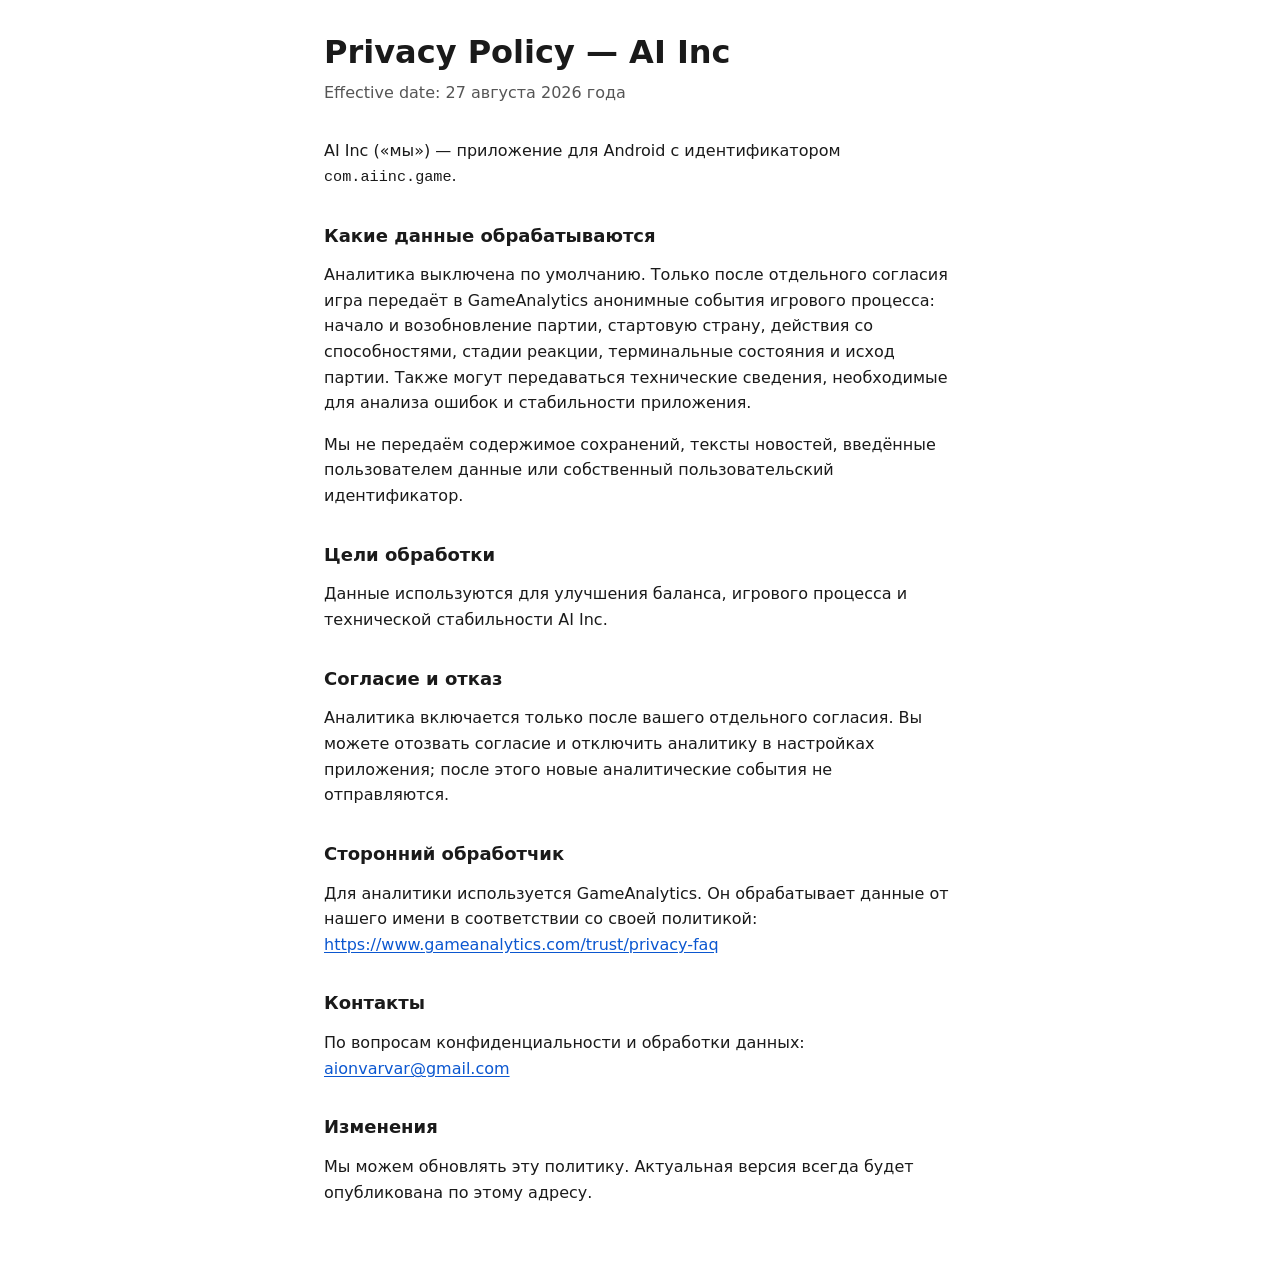
==== index.html @ 245971ab "Publish AI Inc privacy policy for GitHub Pages" ====
<!DOCTYPE html>
<html lang="ru">
<head>
  <meta charset="utf-8">
  <meta name="viewport" content="width=device-width, initial-scale=1">
  <title>Privacy Policy — AI Inc</title>
  <style>
    :root {
      color-scheme: light dark;
      --text: #1a1a1a;
      --muted: #555;
      --bg: #fff;
      --link: #0b57d0;
    }
    @media (prefers-color-scheme: dark) {
      :root {
        --text: #f2f2f2;
        --muted: #b8b8b8;
        --bg: #121212;
        --link: #8ab4f8;
      }
    }
    * { box-sizing: border-box; }
    body {
      margin: 0;
      font-family: system-ui, -apple-system, "Segoe UI", Roboto, "Helvetica Neue", Arial, sans-serif;
      font-size: 1rem;
      line-height: 1.6;
      color: var(--text);
      background: var(--bg);
    }
    main {
      max-width: 42rem;
      margin: 0 auto;
      padding: 2rem 1.25rem 3rem;
    }
    h1 {
      font-size: clamp(1.5rem, 4vw, 2rem);
      line-height: 1.25;
      margin: 0 0 0.5rem;
    }
    .effective-date {
      color: var(--muted);
      margin: 0 0 2rem;
    }
    h2 {
      font-size: 1.125rem;
      margin: 2rem 0 0.75rem;
    }
    p { margin: 0 0 1rem; }
    a {
      color: var(--link);
      text-decoration: underline;
      text-underline-offset: 0.15em;
    }
    a:focus-visible {
      outline: 2px solid var(--link);
      outline-offset: 2px;
    }
    code {
      font-family: ui-monospace, SFMono-Regular, Menlo, Consolas, monospace;
      font-size: 0.95em;
    }
  </style>
</head>
<body>
  <main>
    <h1>Privacy Policy — AI Inc</h1>
    <p class="effective-date">Effective date: 27 августа 2026 года</p>

    <p>AI Inc («мы») — приложение для Android с идентификатором <code>com.aiinc.game</code>.</p>

    <h2>Какие данные обрабатываются</h2>
    <p>Аналитика выключена по умолчанию. Только после отдельного согласия игра передаёт в GameAnalytics анонимные события игрового процесса: начало и возобновление партии, стартовую страну, действия со способностями, стадии реакции, терминальные состояния и исход партии. Также могут передаваться технические сведения, необходимые для анализа ошибок и стабильности приложения.</p>
    <p>Мы не передаём содержимое сохранений, тексты новостей, введённые пользователем данные или собственный пользовательский идентификатор.</p>

    <h2>Цели обработки</h2>
    <p>Данные используются для улучшения баланса, игрового процесса и технической стабильности AI Inc.</p>

    <h2>Согласие и отказ</h2>
    <p>Аналитика включается только после вашего отдельного согласия. Вы можете отозвать согласие и отключить аналитику в настройках приложения; после этого новые аналитические события не отправляются.</p>

    <h2>Сторонний обработчик</h2>
    <p>Для аналитики используется GameAnalytics. Он обрабатывает данные от нашего имени в соответствии со своей политикой: <a href="https://www.gameanalytics.com/trust/privacy-faq">https://www.gameanalytics.com/trust/privacy-faq</a></p>

    <h2>Контакты</h2>
    <p>По вопросам конфиденциальности и обработки данных: <a href="mailto:aionvarvar@gmail.com">aionvarvar@gmail.com</a></p>

    <h2>Изменения</h2>
    <p>Мы можем обновлять эту политику. Актуальная версия всегда будет опубликована по этому адресу.</p>
  </main>
</body>
</html>
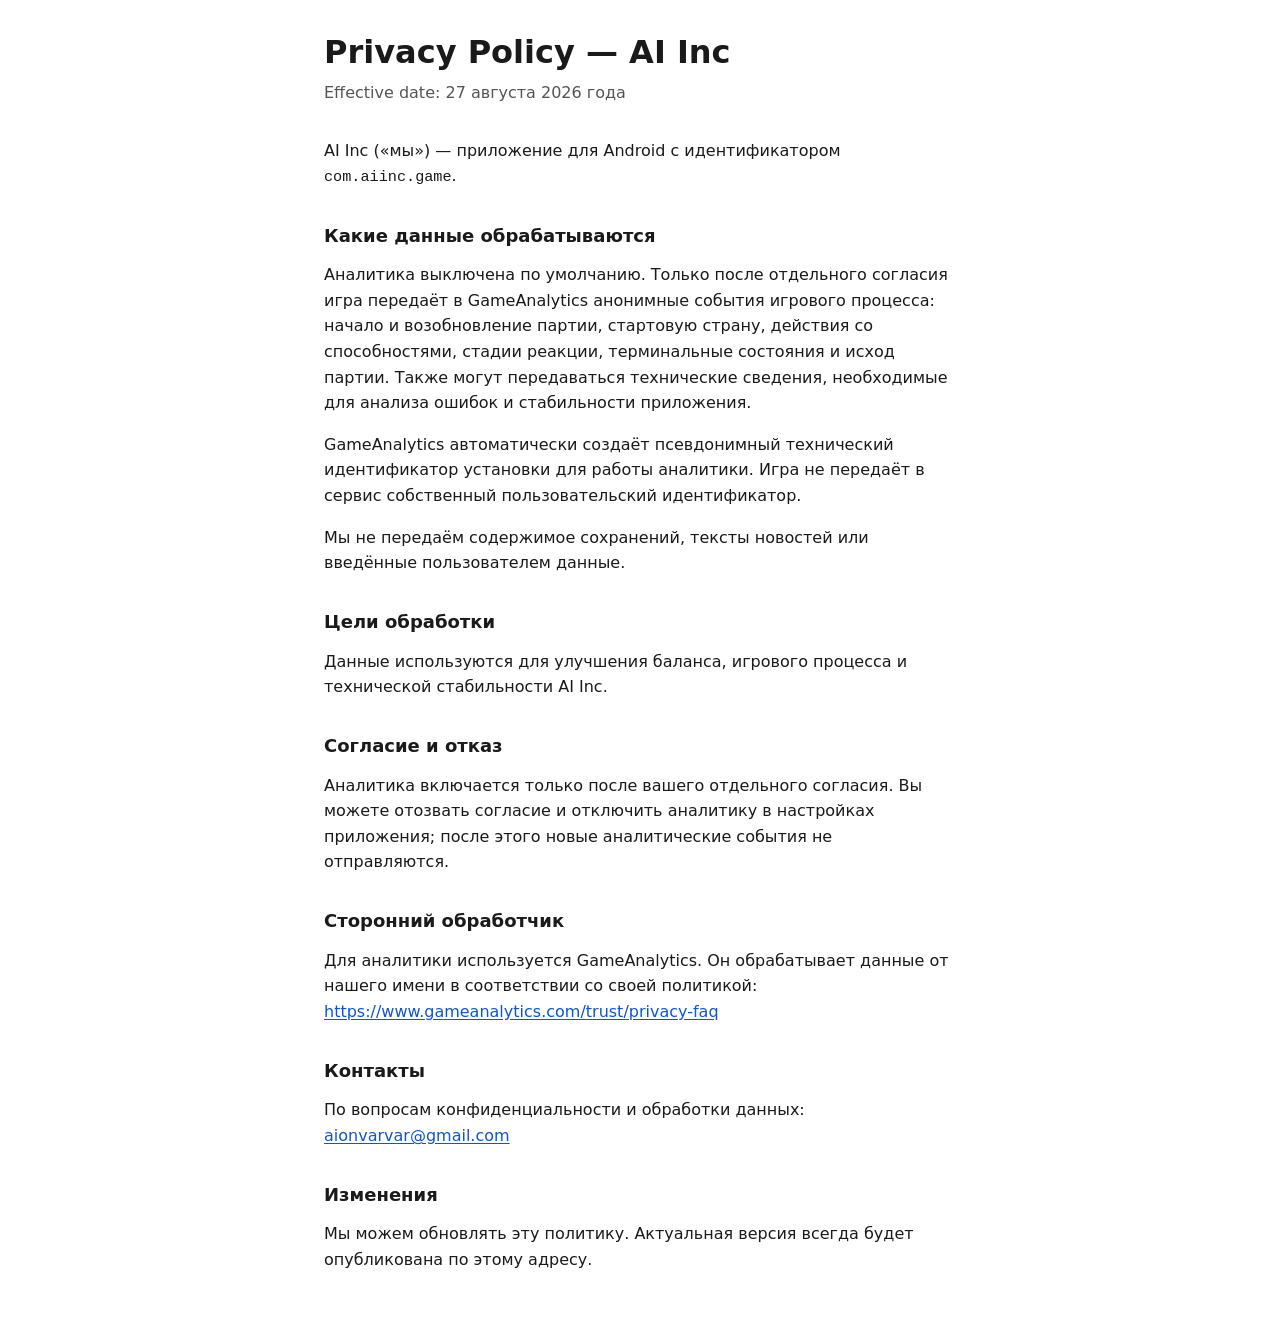
==== commit 422a0a7b: "Clarify GameAnalytics installation identifier in privacy policy" ====
--- a/index.html
+++ b/index.html
@@ -72,7 +72,8 @@
 
     <h2>Какие данные обрабатываются</h2>
     <p>Аналитика выключена по умолчанию. Только после отдельного согласия игра передаёт в GameAnalytics анонимные события игрового процесса: начало и возобновление партии, стартовую страну, действия со способностями, стадии реакции, терминальные состояния и исход партии. Также могут передаваться технические сведения, необходимые для анализа ошибок и стабильности приложения.</p>
-    <p>Мы не передаём содержимое сохранений, тексты новостей, введённые пользователем данные или собственный пользовательский идентификатор.</p>
+    <p>GameAnalytics автоматически создаёт псевдонимный технический идентификатор установки для работы аналитики. Игра не передаёт в сервис собственный пользовательский идентификатор.</p>
+    <p>Мы не передаём содержимое сохранений, тексты новостей или введённые пользователем данные.</p>
 
     <h2>Цели обработки</h2>
     <p>Данные используются для улучшения баланса, игрового процесса и технической стабильности AI Inc.</p>
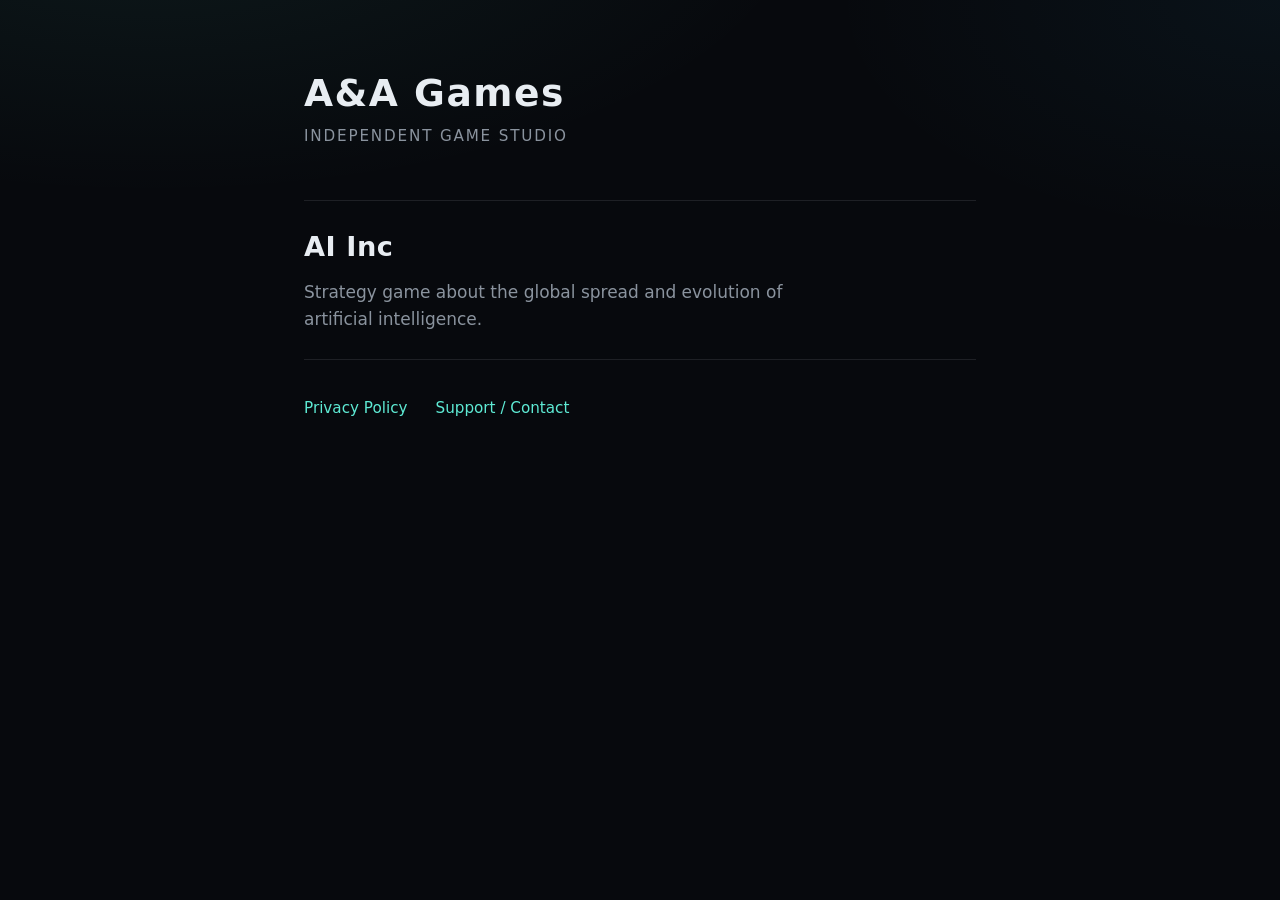
==== commit 51144915: "Turn aagames.dev into a static A&A Games studio site and move the privacy policy to /privacy/. Co-au" ====
--- a/index.html
+++ b/index.html
@@ -1,94 +1,30 @@
 <!DOCTYPE html>
-<html lang="ru">
+<html lang="en">
 <head>
   <meta charset="utf-8">
   <meta name="viewport" content="width=device-width, initial-scale=1">
-  <title>Privacy Policy — AI Inc</title>
-  <style>
-    :root {
-      color-scheme: light dark;
-      --text: #1a1a1a;
-      --muted: #555;
-      --bg: #fff;
-      --link: #0b57d0;
-    }
-    @media (prefers-color-scheme: dark) {
-      :root {
-        --text: #f2f2f2;
-        --muted: #b8b8b8;
-        --bg: #121212;
-        --link: #8ab4f8;
-      }
-    }
-    * { box-sizing: border-box; }
-    body {
-      margin: 0;
-      font-family: system-ui, -apple-system, "Segoe UI", Roboto, "Helvetica Neue", Arial, sans-serif;
-      font-size: 1rem;
-      line-height: 1.6;
-      color: var(--text);
-      background: var(--bg);
-    }
-    main {
-      max-width: 42rem;
-      margin: 0 auto;
-      padding: 2rem 1.25rem 3rem;
-    }
-    h1 {
-      font-size: clamp(1.5rem, 4vw, 2rem);
-      line-height: 1.25;
-      margin: 0 0 0.5rem;
-    }
-    .effective-date {
-      color: var(--muted);
-      margin: 0 0 2rem;
-    }
-    h2 {
-      font-size: 1.125rem;
-      margin: 2rem 0 0.75rem;
-    }
-    p { margin: 0 0 1rem; }
-    a {
-      color: var(--link);
-      text-decoration: underline;
-      text-underline-offset: 0.15em;
-    }
-    a:focus-visible {
-      outline: 2px solid var(--link);
-      outline-offset: 2px;
-    }
-    code {
-      font-family: ui-monospace, SFMono-Regular, Menlo, Consolas, monospace;
-      font-size: 0.95em;
-    }
-  </style>
+  <title>A&amp;A Games</title>
+  <meta name="description" content="A&amp;A Games — independent game studio. AI Inc, a strategy game about the global spread and evolution of artificial intelligence.">
+  <link rel="stylesheet" href="/styles.css">
 </head>
 <body>
-  <main>
-    <h1>Privacy Policy — AI Inc</h1>
-    <p class="effective-date">Effective date: 27 августа 2026 года</p>
+  <div class="wrap">
+    <header class="site-header">
+      <h1 class="brand">A&amp;A Games</h1>
+      <p class="tagline">Independent game studio</p>
+    </header>
 
-    <p>AI Inc («мы») — приложение для Android с идентификатором <code>com.aiinc.game</code>.</p>
+    <main>
+      <section class="game" aria-labelledby="game-ai-inc">
+        <h2 id="game-ai-inc">AI Inc</h2>
+        <p>Strategy game about the global spread and evolution of artificial intelligence.</p>
+      </section>
+    </main>
 
-    <h2>Какие данные обрабатываются</h2>
-    <p>Аналитика выключена по умолчанию. Только после отдельного согласия игра передаёт в GameAnalytics анонимные события игрового процесса: начало и возобновление партии, стартовую страну, действия со способностями, стадии реакции, терминальные состояния и исход партии. Также могут передаваться технические сведения, необходимые для анализа ошибок и стабильности приложения.</p>
-    <p>GameAnalytics автоматически создаёт псевдонимный технический идентификатор установки для работы аналитики. Игра не передаёт в сервис собственный пользовательский идентификатор.</p>
-    <p>Мы не передаём содержимое сохранений, тексты новостей или введённые пользователем данные.</p>
-
-    <h2>Цели обработки</h2>
-    <p>Данные используются для улучшения баланса, игрового процесса и технической стабильности AI Inc.</p>
-
-    <h2>Согласие и отказ</h2>
-    <p>Аналитика включается только после вашего отдельного согласия. Вы можете отозвать согласие и отключить аналитику в настройках приложения; после этого новые аналитические события не отправляются.</p>
-
-    <h2>Сторонний обработчик</h2>
-    <p>Для аналитики используется GameAnalytics. Он обрабатывает данные от нашего имени в соответствии со своей политикой: <a href="https://www.gameanalytics.com/trust/privacy-faq">https://www.gameanalytics.com/trust/privacy-faq</a></p>
-
-    <h2>Контакты</h2>
-    <p>По вопросам конфиденциальности и обработки данных: <a href="mailto:aionvarvar@gmail.com">aionvarvar@gmail.com</a></p>
-
-    <h2>Изменения</h2>
-    <p>Мы можем обновлять эту политику. Актуальная версия всегда будет опубликована по этому адресу.</p>
-  </main>
+    <nav class="site-nav" aria-label="Site">
+      <a href="/privacy/">Privacy Policy</a>
+      <a href="mailto:aionvarvar@gmail.com">Support / Contact</a>
+    </nav>
+  </div>
 </body>
 </html>
--- a/styles.css
+++ b/styles.css
@@ -0,0 +1,171 @@
+:root {
+  color-scheme: dark;
+  --bg: #07090d;
+  --bg-elevated: #0d1118;
+  --text: #e8edf2;
+  --muted: #8a939e;
+  --line: rgba(232, 237, 242, 0.1);
+  --accent: #5eead4;
+  --accent-dim: rgba(94, 234, 212, 0.14);
+  --focus: #7dd3fc;
+}
+
+* {
+  box-sizing: border-box;
+}
+
+html {
+  background: var(--bg);
+}
+
+body {
+  margin: 0;
+  min-height: 100vh;
+  color: var(--text);
+  font-family: "Segoe UI", system-ui, -apple-system, sans-serif;
+  font-size: 1.0625rem;
+  line-height: 1.6;
+  background:
+    radial-gradient(1200px 520px at 12% -10%, rgba(94, 234, 212, 0.07), transparent 55%),
+    radial-gradient(900px 480px at 100% 0%, rgba(56, 189, 248, 0.05), transparent 50%),
+    var(--bg);
+}
+
+a {
+  color: var(--accent);
+  text-decoration: none;
+}
+
+a:hover {
+  text-decoration: underline;
+  text-underline-offset: 0.18em;
+}
+
+a:focus-visible {
+  outline: 2px solid var(--focus);
+  outline-offset: 3px;
+}
+
+.wrap {
+  width: min(42rem, calc(100% - 2.5rem));
+  margin: 0 auto;
+  padding: 4.5rem 0 5rem;
+}
+
+.site-header {
+  margin-bottom: 3.25rem;
+}
+
+.brand {
+  margin: 0;
+  font-size: clamp(1.85rem, 5vw, 2.35rem);
+  font-weight: 650;
+  letter-spacing: 0.04em;
+  line-height: 1.15;
+}
+
+.tagline {
+  margin: 0.55rem 0 0;
+  color: var(--muted);
+  font-size: 0.95rem;
+  letter-spacing: 0.12em;
+  text-transform: uppercase;
+}
+
+.game {
+  padding: 1.5rem 0 1.6rem;
+  border-top: 1px solid var(--line);
+  border-bottom: 1px solid var(--line);
+}
+
+.game h2 {
+  margin: 0 0 0.65rem;
+  font-size: clamp(1.35rem, 3.4vw, 1.7rem);
+  font-weight: 640;
+  letter-spacing: 0.02em;
+}
+
+.game p {
+  margin: 0;
+  max-width: 34rem;
+  color: var(--muted);
+}
+
+.site-nav {
+  display: flex;
+  flex-wrap: wrap;
+  gap: 0.85rem 1.75rem;
+  margin-top: 2.25rem;
+  font-size: 0.95rem;
+}
+
+.privacy-header {
+  display: flex;
+  flex-wrap: wrap;
+  align-items: baseline;
+  justify-content: space-between;
+  gap: 0.75rem 1.5rem;
+  margin-bottom: 2.5rem;
+}
+
+.privacy-header .brand {
+  font-size: 1.05rem;
+  letter-spacing: 0.08em;
+}
+
+.privacy-header .brand a {
+  color: var(--text);
+}
+
+.privacy-header .brand a:hover {
+  color: var(--accent);
+}
+
+.back {
+  color: var(--muted);
+  font-size: 0.9rem;
+}
+
+article h1 {
+  margin: 0 0 0.45rem;
+  font-size: clamp(1.5rem, 4vw, 2rem);
+  line-height: 1.25;
+}
+
+.effective-date {
+  margin: 0 0 2rem;
+  color: var(--muted);
+}
+
+article h2 {
+  margin: 2rem 0 0.75rem;
+  font-size: 1.125rem;
+}
+
+article p {
+  margin: 0 0 1rem;
+}
+
+code {
+  font-family: ui-monospace, SFMono-Regular, Menlo, Consolas, monospace;
+  font-size: 0.92em;
+  color: var(--accent);
+  background: var(--accent-dim);
+  padding: 0.08em 0.35em;
+}
+
+@media (max-width: 640px) {
+  .wrap {
+    width: min(42rem, calc(100% - 2rem));
+    padding: 2.5rem 0 3.5rem;
+  }
+
+  .site-header {
+    margin-bottom: 2.25rem;
+  }
+
+  .site-nav {
+    flex-direction: column;
+    gap: 0.85rem;
+  }
+}
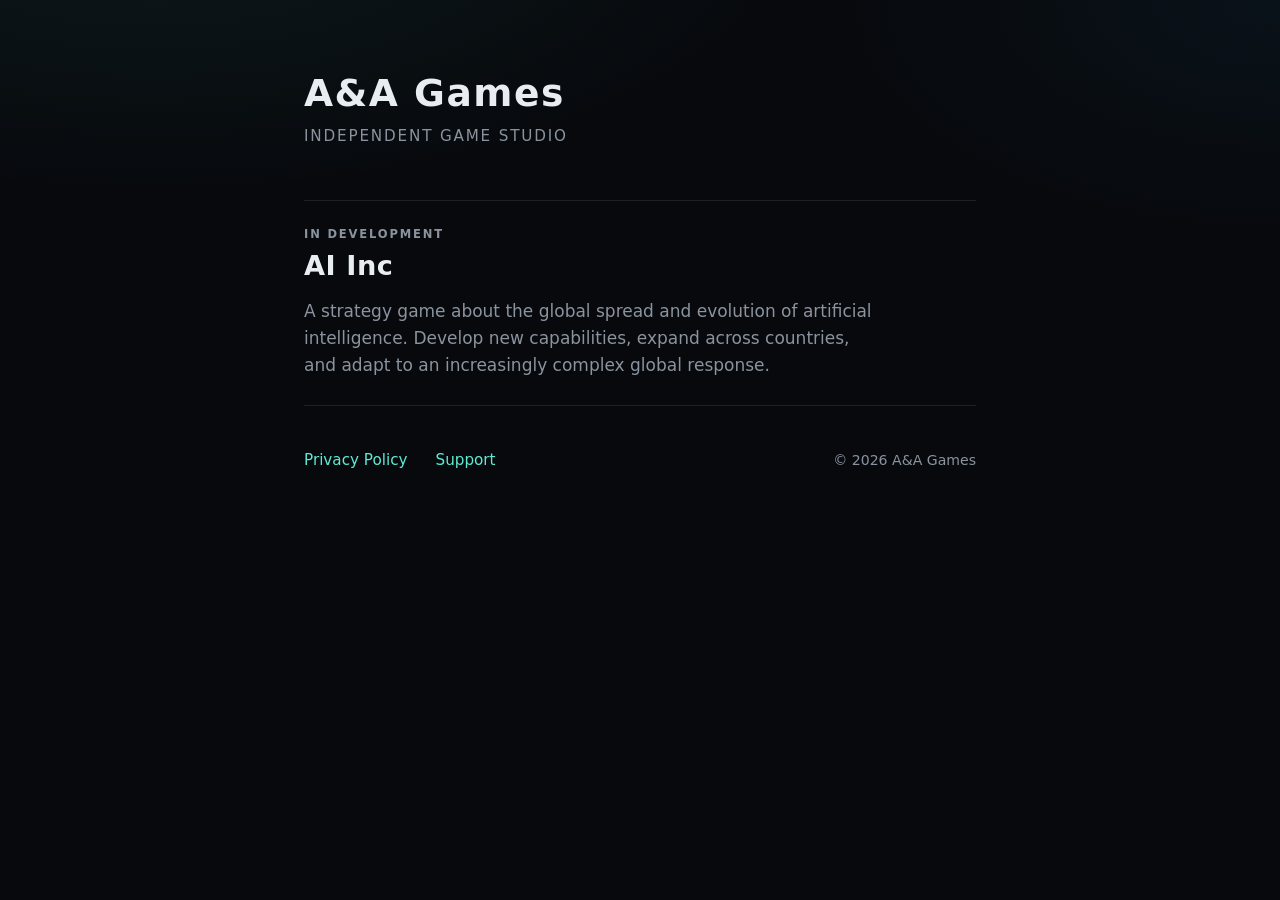
==== commit a1391497: "Refresh A&A Games homepage copy, status, and footer links. Co-authored-by: Cursor <cursoragent@curso" ====
--- a/index.html
+++ b/index.html
@@ -16,15 +16,19 @@
 
     <main>
       <section class="game" aria-labelledby="game-ai-inc">
+        <p class="game-status">In development</p>
         <h2 id="game-ai-inc">AI Inc</h2>
-        <p>Strategy game about the global spread and evolution of artificial intelligence.</p>
+        <p>A strategy game about the global spread and evolution of artificial intelligence. Develop new capabilities, expand across countries, and adapt to an increasingly complex global response.</p>
       </section>
     </main>
 
-    <nav class="site-nav" aria-label="Site">
-      <a href="/privacy/">Privacy Policy</a>
-      <a href="mailto:aionvarvar@gmail.com">Support / Contact</a>
-    </nav>
+    <footer class="site-footer">
+      <nav class="site-footer__nav" aria-label="Site">
+        <a href="/privacy/">Privacy Policy</a>
+        <a href="mailto:aionvarvar@gmail.com">Support</a>
+      </nav>
+      <p class="site-footer__copy">&copy; 2026 A&amp;A Games</p>
+    </footer>
   </div>
 </body>
 </html>
--- a/styles.css
+++ b/styles.css
@@ -78,6 +78,15 @@
   border-bottom: 1px solid var(--line);
 }
 
+.game-status {
+  margin: 0 0 0.55rem;
+  color: var(--accent);
+  font-size: 0.72rem;
+  font-weight: 600;
+  letter-spacing: 0.16em;
+  text-transform: uppercase;
+}
+
 .game h2 {
   margin: 0 0 0.65rem;
   font-size: clamp(1.35rem, 3.4vw, 1.7rem);
@@ -87,16 +96,31 @@
 
 .game p {
   margin: 0;
-  max-width: 34rem;
-  color: var(--muted);
-}
-
-.site-nav {
+  max-width: 36rem;
+  color: var(--muted);
+}
+
+.site-footer {
+  margin-top: 2.5rem;
+  padding-top: 0.15rem;
+  display: flex;
+  flex-wrap: wrap;
+  align-items: baseline;
+  justify-content: space-between;
+  gap: 1rem 1.75rem;
+}
+
+.site-footer__nav {
   display: flex;
   flex-wrap: wrap;
   gap: 0.85rem 1.75rem;
-  margin-top: 2.25rem;
   font-size: 0.95rem;
+}
+
+.site-footer__copy {
+  margin: 0;
+  color: var(--muted);
+  font-size: 0.88rem;
 }
 
 .privacy-header {
@@ -164,7 +188,13 @@
     margin-bottom: 2.25rem;
   }
 
-  .site-nav {
+  .site-footer {
+    flex-direction: column;
+    align-items: flex-start;
+    gap: 1rem;
+  }
+
+  .site-footer__nav {
     flex-direction: column;
     gap: 0.85rem;
   }
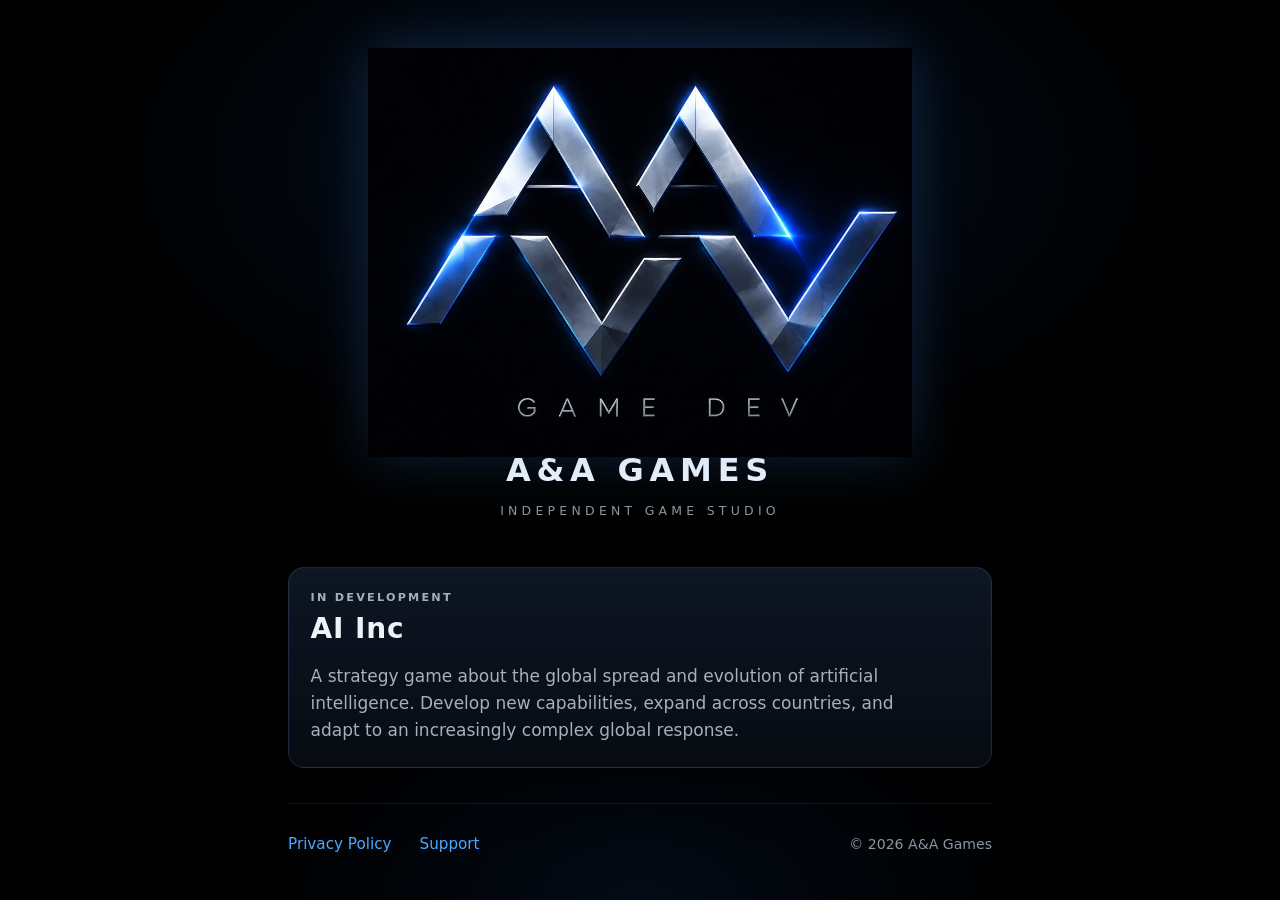
==== commit 9a04c698: "Give aagames.dev an author title layout using the AA brand mark. Co-authored-by: Cursor <cursoragent" ====
--- a/index.html
+++ b/index.html
@@ -7,14 +7,20 @@
   <meta name="description" content="A&amp;A Games — independent game studio. AI Inc, a strategy game about the global spread and evolution of artificial intelligence.">
   <link rel="stylesheet" href="/styles.css">
 </head>
-<body>
-  <div class="wrap">
-    <header class="site-header">
-      <h1 class="brand">A&amp;A Games</h1>
-      <p class="tagline">Independent game studio</p>
+<body class="page-home">
+  <div class="home">
+    <header class="hero">
+      <div class="hero__stage" aria-hidden="true">
+        <div class="hero__glow"></div>
+        <img class="hero__mark" src="/brand-hero.jpg" alt="">
+      </div>
+      <div class="hero__copy">
+        <h1 class="brand">A&amp;A Games</h1>
+        <p class="tagline">Independent game studio</p>
+      </div>
     </header>
 
-    <main>
+    <main class="home-main">
       <section class="game" aria-labelledby="game-ai-inc">
         <p class="game-status">In development</p>
         <h2 id="game-ai-inc">AI Inc</h2>
--- a/styles.css
+++ b/styles.css
@@ -1,13 +1,14 @@
 :root {
   color-scheme: dark;
-  --bg: #07090d;
-  --bg-elevated: #0d1118;
-  --text: #e8edf2;
-  --muted: #8a939e;
-  --line: rgba(232, 237, 242, 0.1);
-  --accent: #5eead4;
-  --accent-dim: rgba(94, 234, 212, 0.14);
-  --focus: #7dd3fc;
+  --bg: #020306;
+  --bg-elevated: rgba(10, 16, 28, 0.72);
+  --text: #eef3f8;
+  --muted: #8b95a3;
+  --line: rgba(120, 180, 255, 0.16);
+  --accent: #4ea8ff;
+  --accent-soft: rgba(78, 168, 255, 0.14);
+  --accent-dim: rgba(78, 168, 255, 0.12);
+  --focus: #7ec4ff;
 }
 
 * {
@@ -25,10 +26,7 @@
   font-family: "Segoe UI", system-ui, -apple-system, sans-serif;
   font-size: 1.0625rem;
   line-height: 1.6;
-  background:
-    radial-gradient(1200px 520px at 12% -10%, rgba(94, 234, 212, 0.07), transparent 55%),
-    radial-gradient(900px 480px at 100% 0%, rgba(56, 189, 248, 0.05), transparent 50%),
-    var(--bg);
+  background: var(--bg);
 }
 
 a {
@@ -45,6 +43,149 @@
   outline: 2px solid var(--focus);
   outline-offset: 3px;
 }
+
+/* —— Home: author title composition —— */
+
+.page-home {
+  background:
+    radial-gradient(900px 520px at 50% 18%, rgba(40, 120, 255, 0.14), transparent 60%),
+    radial-gradient(700px 420px at 50% 100%, rgba(20, 60, 120, 0.18), transparent 55%),
+    #000;
+}
+
+.home {
+  width: min(44rem, calc(100% - 2.5rem));
+  margin: 0 auto;
+  min-height: 100vh;
+  padding: 2.5rem 0 2.75rem;
+  display: flex;
+  flex-direction: column;
+}
+
+.hero {
+  text-align: center;
+  padding: 0.5rem 0 1.75rem;
+}
+
+.hero__stage {
+  position: relative;
+  width: min(100%, 34rem);
+  margin: 0 auto;
+  aspect-ratio: 16 / 11;
+  display: grid;
+  place-items: center;
+  isolation: isolate;
+}
+
+.hero__glow {
+  position: absolute;
+  inset: 12% 8% 18%;
+  background: radial-gradient(ellipse at center, rgba(70, 150, 255, 0.28), transparent 68%);
+  filter: blur(18px);
+  z-index: 0;
+  pointer-events: none;
+}
+
+.hero__mark {
+  position: relative;
+  z-index: 1;
+  width: 100%;
+  height: 100%;
+  object-fit: contain;
+  display: block;
+  filter: drop-shadow(0 0 28px rgba(70, 150, 255, 0.22));
+  user-select: none;
+}
+
+.hero__copy {
+  margin-top: -0.35rem;
+}
+
+.page-home .brand {
+  margin: 0;
+  font-size: clamp(1.55rem, 4.2vw, 2rem);
+  font-weight: 620;
+  letter-spacing: 0.18em;
+  text-transform: uppercase;
+  line-height: 1.2;
+}
+
+.page-home .tagline {
+  margin: 0.7rem 0 0;
+  color: var(--muted);
+  font-size: 0.78rem;
+  font-weight: 500;
+  letter-spacing: 0.34em;
+  text-transform: uppercase;
+}
+
+.home-main {
+  flex: 1;
+  display: flex;
+  flex-direction: column;
+  justify-content: center;
+  padding: 0.5rem 0 1.5rem;
+}
+
+.page-home .game {
+  padding: 1.35rem 1.35rem 1.45rem;
+  border: 1px solid var(--line);
+  border-radius: 1rem;
+  background:
+    linear-gradient(180deg, rgba(18, 28, 46, 0.78), rgba(8, 12, 20, 0.88));
+  box-shadow:
+    0 0 0 1px rgba(255, 255, 255, 0.02) inset,
+    0 18px 50px rgba(0, 0, 0, 0.35);
+  backdrop-filter: blur(10px);
+}
+
+.page-home .game-status {
+  margin: 0 0 0.55rem;
+  color: var(--accent);
+  font-size: 0.7rem;
+  font-weight: 650;
+  letter-spacing: 0.2em;
+  text-transform: uppercase;
+}
+
+.page-home .game h2 {
+  margin: 0 0 0.65rem;
+  font-size: clamp(1.4rem, 3.5vw, 1.75rem);
+  font-weight: 650;
+  letter-spacing: 0.03em;
+}
+
+.page-home .game p {
+  margin: 0;
+  max-width: 38rem;
+  color: #a6b0bd;
+}
+
+.page-home .site-footer {
+  margin-top: auto;
+  padding-top: 1.75rem;
+  border-top: 1px solid rgba(120, 180, 255, 0.1);
+  display: flex;
+  flex-wrap: wrap;
+  align-items: baseline;
+  justify-content: space-between;
+  gap: 1rem 1.75rem;
+}
+
+.site-footer__nav {
+  display: flex;
+  flex-wrap: wrap;
+  gap: 0.85rem 1.75rem;
+  font-size: 0.95rem;
+}
+
+.site-footer__copy {
+  margin: 0;
+  color: var(--muted);
+  font-size: 0.88rem;
+}
+
+/* —— Privacy and shared document styles —— */
 
 .wrap {
   width: min(42rem, calc(100% - 2.5rem));
@@ -110,19 +251,6 @@
   gap: 1rem 1.75rem;
 }
 
-.site-footer__nav {
-  display: flex;
-  flex-wrap: wrap;
-  gap: 0.85rem 1.75rem;
-  font-size: 0.95rem;
-}
-
-.site-footer__copy {
-  margin: 0;
-  color: var(--muted);
-  font-size: 0.88rem;
-}
-
 .privacy-header {
   display: flex;
   flex-wrap: wrap;
@@ -179,15 +307,33 @@
 }
 
 @media (max-width: 640px) {
-  .wrap {
-    width: min(42rem, calc(100% - 2rem));
-    padding: 2.5rem 0 3.5rem;
-  }
-
-  .site-header {
-    margin-bottom: 2.25rem;
-  }
-
+  .home {
+    width: min(44rem, calc(100% - 1.5rem));
+    padding: 1.25rem 0 2rem;
+  }
+
+  .hero {
+    padding-bottom: 1.1rem;
+  }
+
+  .hero__stage {
+    aspect-ratio: 16 / 12;
+  }
+
+  .page-home .brand {
+    letter-spacing: 0.14em;
+  }
+
+  .page-home .tagline {
+    letter-spacing: 0.22em;
+  }
+
+  .page-home .game {
+    padding: 1.15rem 1.05rem 1.25rem;
+    border-radius: 0.85rem;
+  }
+
+  .page-home .site-footer,
   .site-footer {
     flex-direction: column;
     align-items: flex-start;
@@ -198,4 +344,19 @@
     flex-direction: column;
     gap: 0.85rem;
   }
-}
+
+  .wrap {
+    width: min(42rem, calc(100% - 2rem));
+    padding: 2.5rem 0 3.5rem;
+  }
+
+  .site-header {
+    margin-bottom: 2.25rem;
+  }
+}
+
+@media (prefers-reduced-motion: reduce) {
+  .hero__glow {
+    filter: none;
+  }
+}
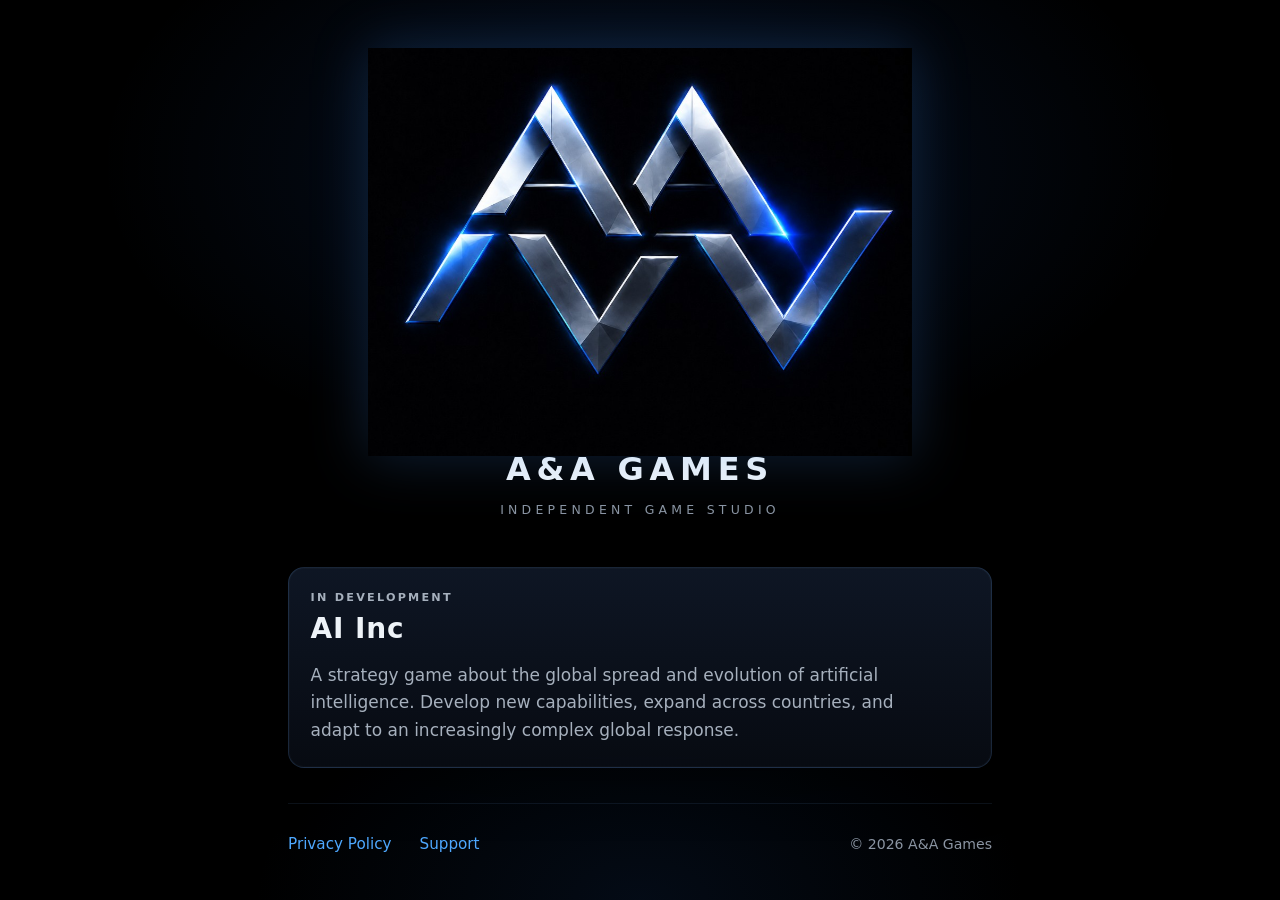
==== commit 0a6ffc78: "Bust homepage logo cache by renaming the brand mark asset. Co-authored-by: Cursor <cursoragent@curso" ====
--- a/index.html
+++ b/index.html
@@ -12,7 +12,7 @@
     <header class="hero">
       <div class="hero__stage" aria-hidden="true">
         <div class="hero__glow"></div>
-        <img class="hero__mark" src="/brand-hero.jpg" alt="">
+        <img class="hero__mark" src="/aa-mark.jpg" alt="">
       </div>
       <div class="hero__copy">
         <h1 class="brand">A&amp;A Games</h1>
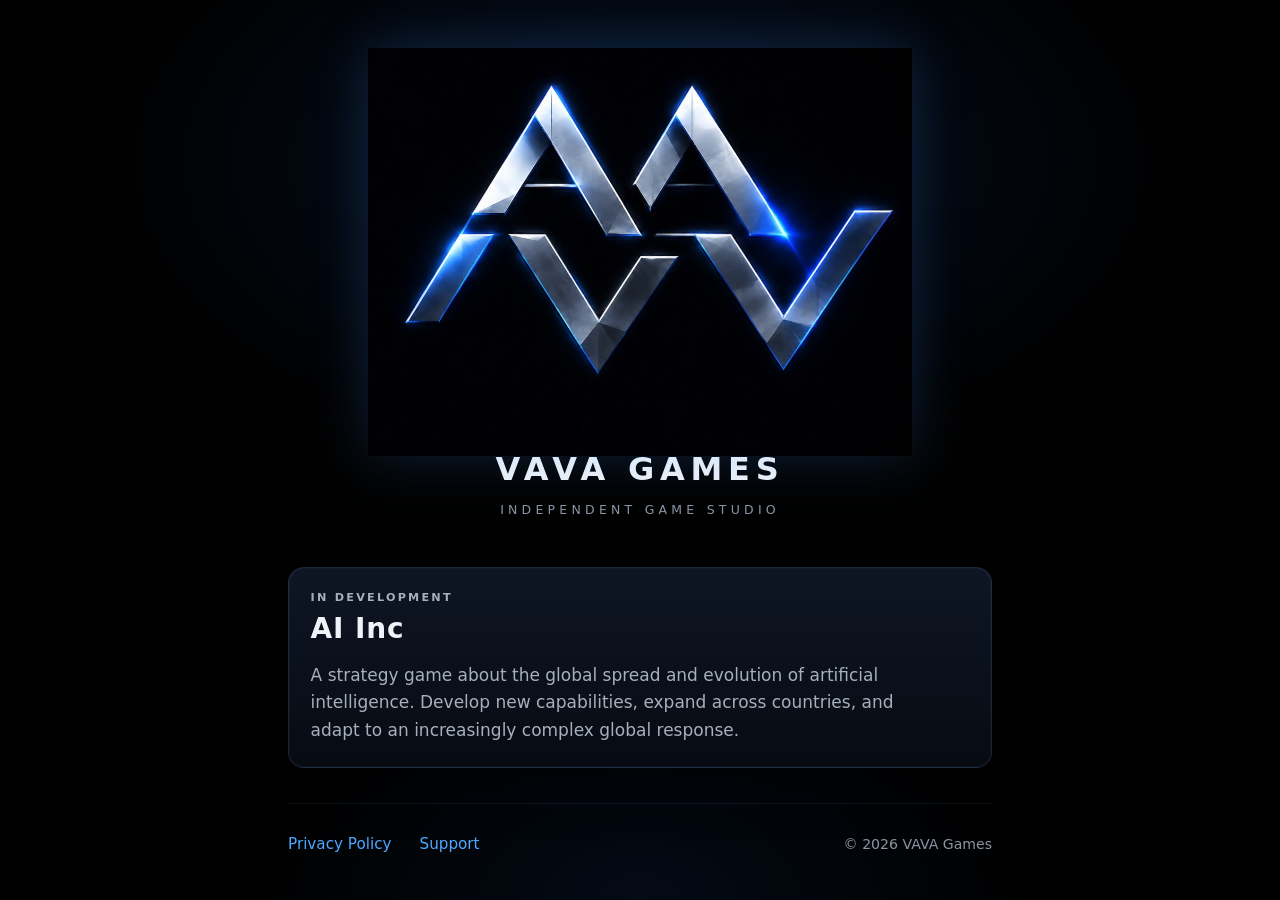
==== commit bd92a1cb: "Rebrand site to VAVA Games and add in-app purchases privacy section Co-Authored-By: Claude Opus 5.5 " ====
--- a/index.html
+++ b/index.html
@@ -3,8 +3,8 @@
 <head>
   <meta charset="utf-8">
   <meta name="viewport" content="width=device-width, initial-scale=1">
-  <title>A&amp;A Games</title>
-  <meta name="description" content="A&amp;A Games — independent game studio. AI Inc, a strategy game about the global spread and evolution of artificial intelligence.">
+  <title>VAVA Games</title>
+  <meta name="description" content="VAVA Games — independent game studio. AI Inc, a strategy game about the global spread and evolution of artificial intelligence.">
   <link rel="stylesheet" href="/styles.css">
 </head>
 <body class="page-home">
@@ -15,7 +15,7 @@
         <img class="hero__mark" src="/aa-mark.jpg" alt="">
       </div>
       <div class="hero__copy">
-        <h1 class="brand">A&amp;A Games</h1>
+        <h1 class="brand">VAVA Games</h1>
         <p class="tagline">Independent game studio</p>
       </div>
     </header>
@@ -31,9 +31,9 @@
     <footer class="site-footer">
       <nav class="site-footer__nav" aria-label="Site">
         <a href="/privacy/">Privacy Policy</a>
-        <a href="mailto:aionvarvar@gmail.com">Support</a>
+        <a href="mailto:vavagames88@gmail.com">Support</a>
       </nav>
-      <p class="site-footer__copy">&copy; 2026 A&amp;A Games</p>
+      <p class="site-footer__copy">&copy; 2026 VAVA Games</p>
     </footer>
   </div>
 </body>
